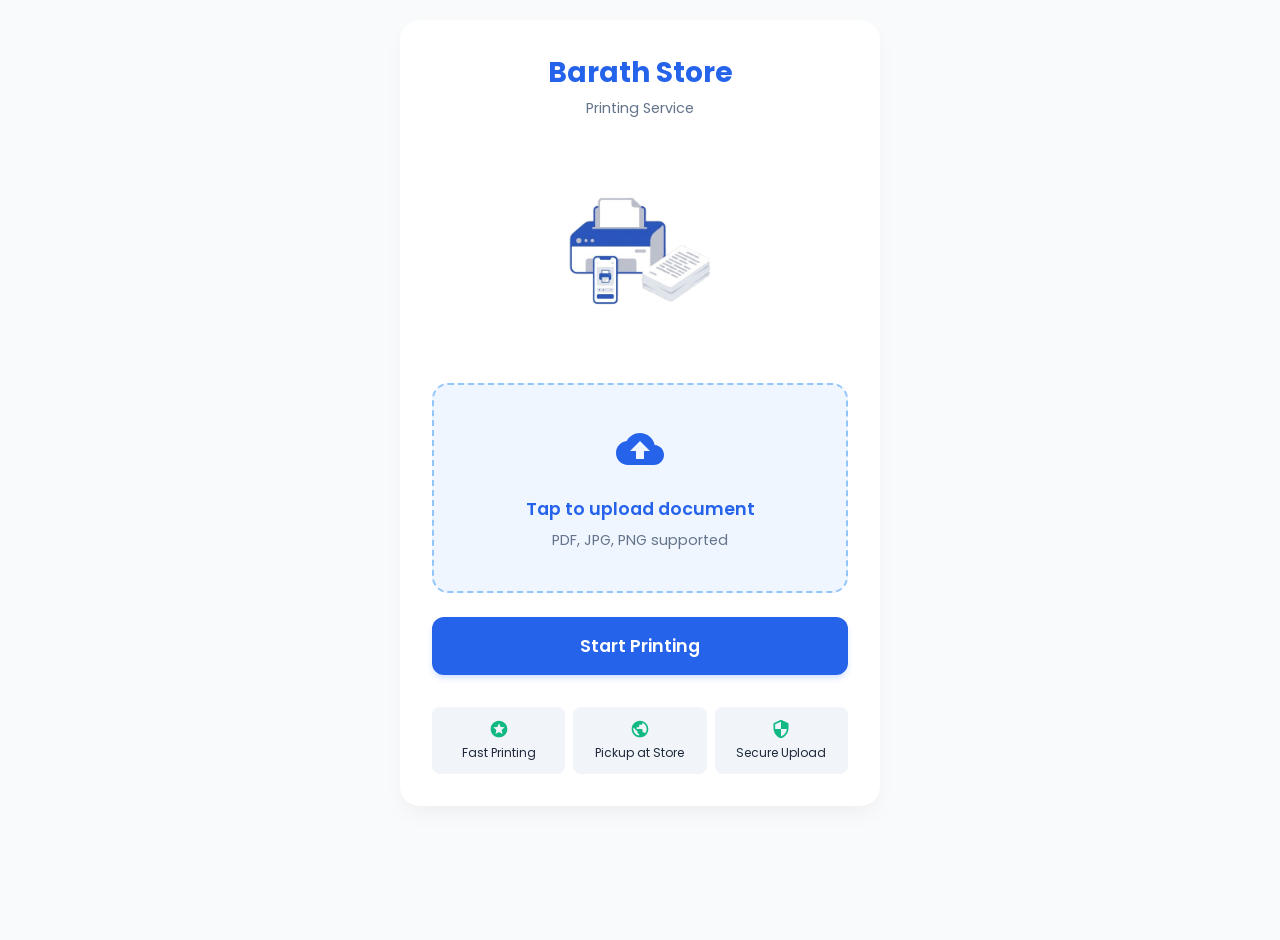
==== phase-2/customer/index.html @ 7197fdb6 "Production ready - Barath Store Print Shop with security fixes" ====
<!DOCTYPE html>
<html lang="en">

<head>
    <meta charset="UTF-8">
    <meta name="viewport" content="width=device-width, initial-scale=1.0">
    <title>Barath Store - Printing Service</title>
    <link rel="stylesheet" href="../static/css/style.css">
    <style>
        .hero {
            display: flex;
            justify-content: center;
            margin-bottom: 2rem;
        }

        .hero img {
            max-width: 200px;
            height: auto;
        }

        .upload-area {
            border: 2px dashed #93c5fd;
            /* Soft blue dashed */
            background: #eff6ff;
            border-radius: 16px;
            padding: 2.5rem 1rem;
            text-align: center;
            cursor: pointer;
            transition: all 0.3s ease;
            position: relative;
        }

        .upload-area:hover {
            border-color: var(--primary);
            background: #dbeafe;
        }

        .upload-icon {
            width: 48px;
            height: 48px;
            margin-bottom: 1rem;
            fill: var(--primary);
        }

        .upload-hint {
            color: var(--text-muted);
            font-size: 0.9rem;
            margin-top: 0.5rem;
        }

        /* Trust Badges */
        .trust-grid {
            display: grid;
            grid-template-columns: 1fr 1fr 1fr;
            gap: 0.5rem;
            margin-top: 2rem;
        }

        .trust-item {
            text-align: center;
            font-size: 0.75rem;
            color: var(--text-color);
            background: #f1f5f9;
            padding: 0.75rem 0.25rem;
            border-radius: 8px;
            display: flex;
            flex-direction: column;
            align-items: center;
            justify-content: center;
            gap: 5px;
        }

        .trust-icon {
            width: 20px;
            height: 20px;
            fill: var(--accent);
        }
    </style>
</head>

<body>
    <div class="container">
        <div class="card">
            <h1 >Barath Store</h1>
            <div class="subtitle">Printing Service</div>

            <div class="hero">
                <!-- Using the copied hero image -->
                <img src="../static/img/hero.png" alt="Printing Service Illustration">
            </div>

            <form onsubmit="handleUpload(event)">
                <div class="form-group">
                    <div class="upload-area" onclick="document.getElementById('fileInput').click()">
                        <!-- Cloud Upload Icon SVG -->
                        <svg class="upload-icon" viewBox="0 0 24 24">
                            <path
                                d="M19.35 10.04C18.67 6.59 15.64 4 12 4 9.11 4 6.6 5.64 5.35 8.04 2.34 8.36 0 10.91 0 14c0 3.31 2.69 6 6 6h13c2.76 0 5-2.24 5-5 0-2.64-2.05-4.78-4.65-4.96zM14 13v4h-4v-4H7l5-5 5 5h-3z" />
                        </svg>
                        <div style="font-weight: 600; font-size: 1.1rem; color: var(--primary)">Tap to upload document
                        </div>
                        <div class="upload-hint">PDF, JPG, PNG supported</div>
                        <input type="file" id="fileInput" accept=".pdf, .jpg, .jpeg, .png" required
                            style="display: none;" onchange="handleFileSelect(this)">
                    </div>
                    <div id="selectedFileName" class="text-center"
                        style="margin-top: 10px; font-weight: 500; display: none;"></div>
                </div>

                <button type="submit">Start Printing</button>

                <div class="progress-container" id="progressContainer">
                    <div class="progress-bar" id="progressBar"></div>
                </div>
                <div class="loading-text" id="loadingText">Uploading... 0%</div>
            </form>

            <div class="trust-grid">
                <div class="trust-item">
                    <svg class="trust-icon" viewBox="0 0 24 24">
                        <path
                            d="M11.99 2C6.47 2 2 6.48 2 12s4.47 10 9.99 10C17.52 22 22 17.52 22 12S17.52 2 11.99 2zm4.24 16L12 15.45 7.77 18l1.12-4.81-3.73-3.23 4.92-.42L12 5l1.92 4.53 4.92.42-3.73 3.23L16.23 18z" />
                    </svg>
                    <span>Fast Printing</span>
                </div>
                <div class="trust-item">
                    <svg class="trust-icon" viewBox="0 0 24 24">
                        <path
                            d="M12 2C6.48 2 2 6.48 2 12s4.48 10 10 10 10-4.48 10-10S17.52 2 12 2zm-1 17.93c-3.95-.49-7-3.85-7-7.93 0-.62.08-1.21.21-1.79L9 15v1c0 1.1.9 2 2 2v1.93zm6.9-2.54c-.26-.81-1-1.39-1.9-1.39h-1v-3c0-.55-.45-1-1-1H8v-2h2c.55 0 1-.45 1-1V7h2c1.1 0 2-.9 2-2v-.41c2.93 1.19 5 4.06 5 7.41 0 2.08-.8 3.97-2.1 5.39z" />
                    </svg>
                    <span>Pickup at Store</span>
                </div>
                <div class="trust-item">
                    <svg class="trust-icon" viewBox="0 0 24 24">
                        <path
                            d="M12 1L3 5v6c0 5.55 3.84 10.74 9 12 5.16-1.26 9-6.45 9-12V5l-9-4zm0 10.99h7c-.53 4.12-3.28 7.79-7 8.94V12H5V6.3l7-3.11v8.8z" />
                    </svg>
                    <span>Secure Upload</span>
                </div>
            </div>
        </div>
    </div>
    <script src="../static/js/main.js"></script>
    <script>
        function handleFileSelect(input) {
            if (input.files && input.files[0]) {
                const name = input.files[0].name;
                const display = document.getElementById('selectedFileName');
                display.textContent = "Selected: " + name;
                display.style.display = 'block';
                display.style.color = '#2563eb';
            }
        }
    </script>
</body>

</html>
---- phase-2/static/css/style.css ----
/* Global Styles */
@import url('https://fonts.googleapis.com/css2?family=Poppins:wght@400;500;600;700&display=swap');

:root {
    --primary: #2563eb;
    /* Royal Blue */
    --primary-dark: #1e40af;
    --accent: #10b981;
    /* Green */
    --bg-color: #f8fafc;
    --card-bg: #ffffff;
    --text-color: #1e293b;
    --text-muted: #64748b;
    --border-color: #e2e8f0;
}

body {
    font-family: 'Poppins', sans-serif;
    background-color: var(--bg-color);
    color: var(--text-color);
    margin: 0;
    padding: 20px;
    display: flex;
    justify-content: center;
    min-height: 100vh;
}

.container {
    width: 100%;
    max-width: 480px;
    /* Mobile focused */
    margin: 0 auto;
}

.card {
    background: var(--card-bg);
    padding: 2rem;
    border-radius: 20px;
    box-shadow: 0 10px 25px -5px rgba(0, 0, 0, 0.05), 0 8px 10px -6px rgba(0, 0, 0, 0.01);
    display: flex;
    flex-direction: column;
}

/* Typography */
h1 {
    font-size: 1.75rem;
    font-weight: 700;
    margin: 0;
    color: var(--primary);
    text-align: center;
}

.subtitle {
    text-align: center;
    color: var(--text-muted);
    font-size: 0.9rem;
    margin-top: 0.25rem;
    margin-bottom: 2rem;
}

h2 {
    font-size: 1.5rem;
    text-align: center;
    color: var(--text-color);
    margin-bottom: 1.5rem;
}

/* Forms & Inputs */
.form-group {
    margin-bottom: 1.5rem;
    position: relative;
}

label {
    display: block;
    margin-bottom: 0.5rem;
    font-weight: 500;
    color: var(--text-color);
    font-size: 0.95rem;
}

input,
select {
    width: 100%;
    padding: 1rem;
    border: 2px solid var(--border-color);
    border-radius: 12px;
    font-size: 1rem;
    font-family: 'Poppins', sans-serif;
    box-sizing: border-box;
    transition: all 0.2s;
    background: #f8fafc;
}

input:focus,
select:focus {
    outline: none;
    border-color: var(--primary);
    background: #fff;
    box-shadow: 0 0 0 4px rgba(37, 99, 235, 0.1);
}

/* Buttons */
button {
    background-color: var(--primary);
    color: white;
    border: none;
    padding: 1rem;
    border-radius: 12px;
    font-size: 1.1rem;
    font-weight: 600;
    cursor: pointer;
    width: 100%;
    transition: transform 0.1s, background-color 0.2s;
    font-family: 'Poppins', sans-serif;
    box-shadow: 0 4px 6px -1px rgba(37, 99, 235, 0.2);
}

button:hover {
    background-color: var(--primary-dark);
    transform: translateY(-1px);
}

button:active {
    transform: translateY(1px);
}

button:disabled {
    background-color: #cbd5e1;
    cursor: not-allowed;
    transform: none;
    box-shadow: none;
}

/* Icons support */
.icon {
    width: 20px;
    height: 20px;
    vertical-align: middle;
}

/* Utilities */
.hidden {
    display: none !important;
}

.text-center {
    text-align: center;
}

/* Progress Bar */
.progress-container {
    width: 100%;
    background-color: #e5e7eb;
    border-radius: 99px;
    height: 8px;
    overflow: hidden;
    margin-top: 1.5rem;
    display: none;
}

.progress-bar {
    height: 100%;
    background-color: var(--primary);
    width: 0%;
    transition: width 0.3s ease, background-color 0.3s ease;
    border-radius: 99px;
}

.loading-text {
    text-align: center;
    font-size: 0.85rem;
    color: var(--primary);
    font-weight: 500;
    margin-top: 0.5rem;
    display: none;
}

/* Option Cards (Payment & General) */
.option-card {
    /* Base styles - structural properties from user inline will stick */
    cursor: pointer;
    transition: all 0.2s ease;
}

.option-card:hover {
    background-color: #f1f5f9;
}

.option-card.active {
    background-color: var(--primary) !important;
    /* Force Blue Background */
    color: white !important;
    border-color: var(--primary) !important;
    /* Force Blue Border */
    transform: translateY(-2px);
    box-shadow: 0 4px 12px rgba(37, 99, 235, 0.3);
}

.option-card.active .opt-title {
    color: white !important;
    font-weight: 600;
}

.option-card.active .icon {
    fill: white !important;
    /* Make icon white on blue bg */
}

/* Ensure title spacing */
.opt-title {
    margin-top: 5px;
    font-weight: 500;
}
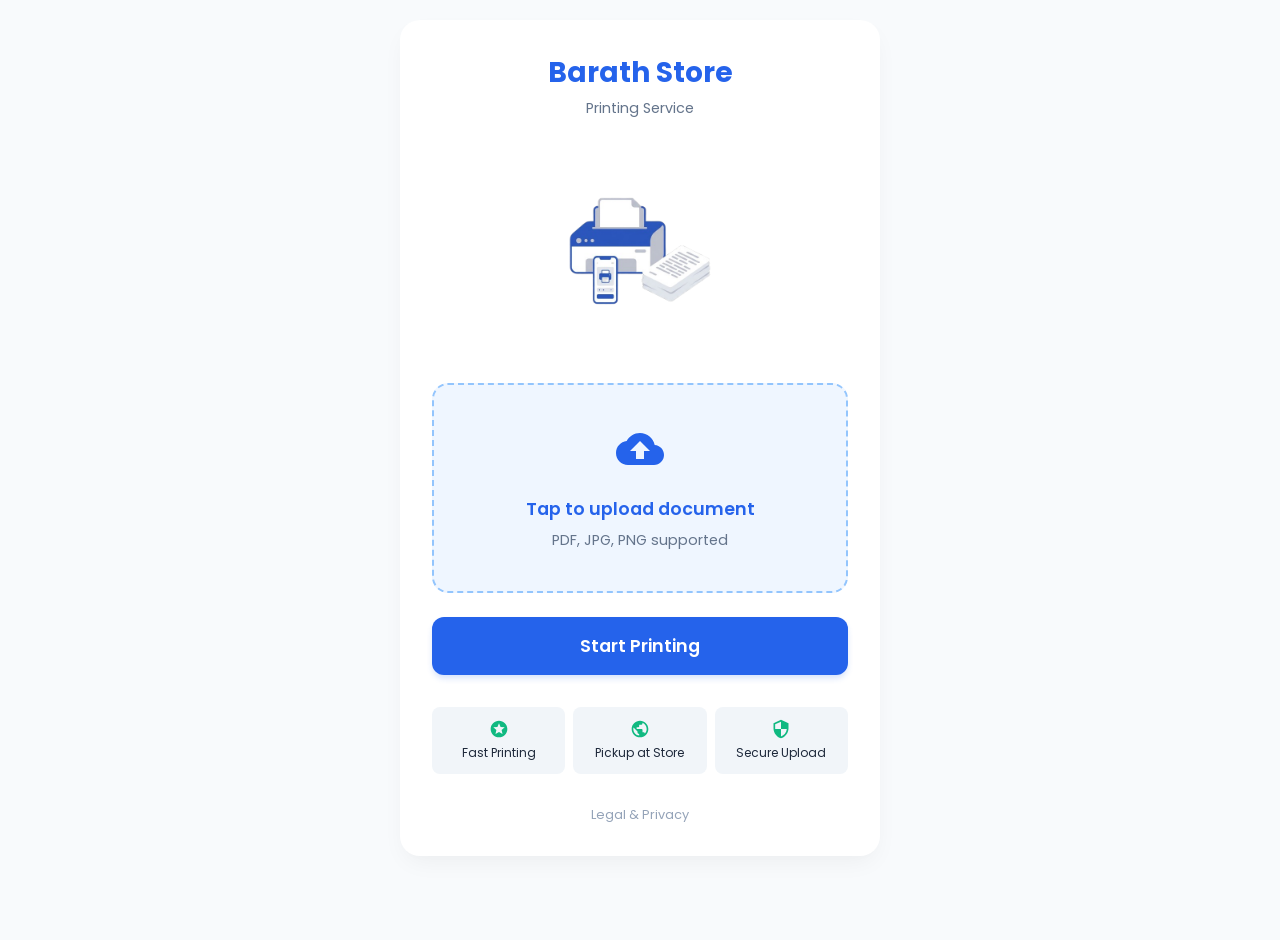
==== commit 326381bf: "Finalize Phase 2: Security hardening, Admin Logs, File Lifecycle" ====
--- a/phase-2/customer/index.html
+++ b/phase-2/customer/index.html
@@ -81,7 +81,7 @@
 <body>
     <div class="container">
         <div class="card">
-            <h1 >Barath Store</h1>
+            <h1>Barath Store</h1>
             <div class="subtitle">Printing Service</div>
 
             <div class="hero">
@@ -138,6 +138,9 @@
                     <span>Secure Upload</span>
                 </div>
             </div>
+            <div style="text-align: center; margin-top: 2rem; font-size: 0.8rem;">
+                <a href="legal.html" style="color: #94a3b8; text-decoration: none;">Legal & Privacy</a>
+            </div>
         </div>
     </div>
     <script src="../static/js/main.js"></script>
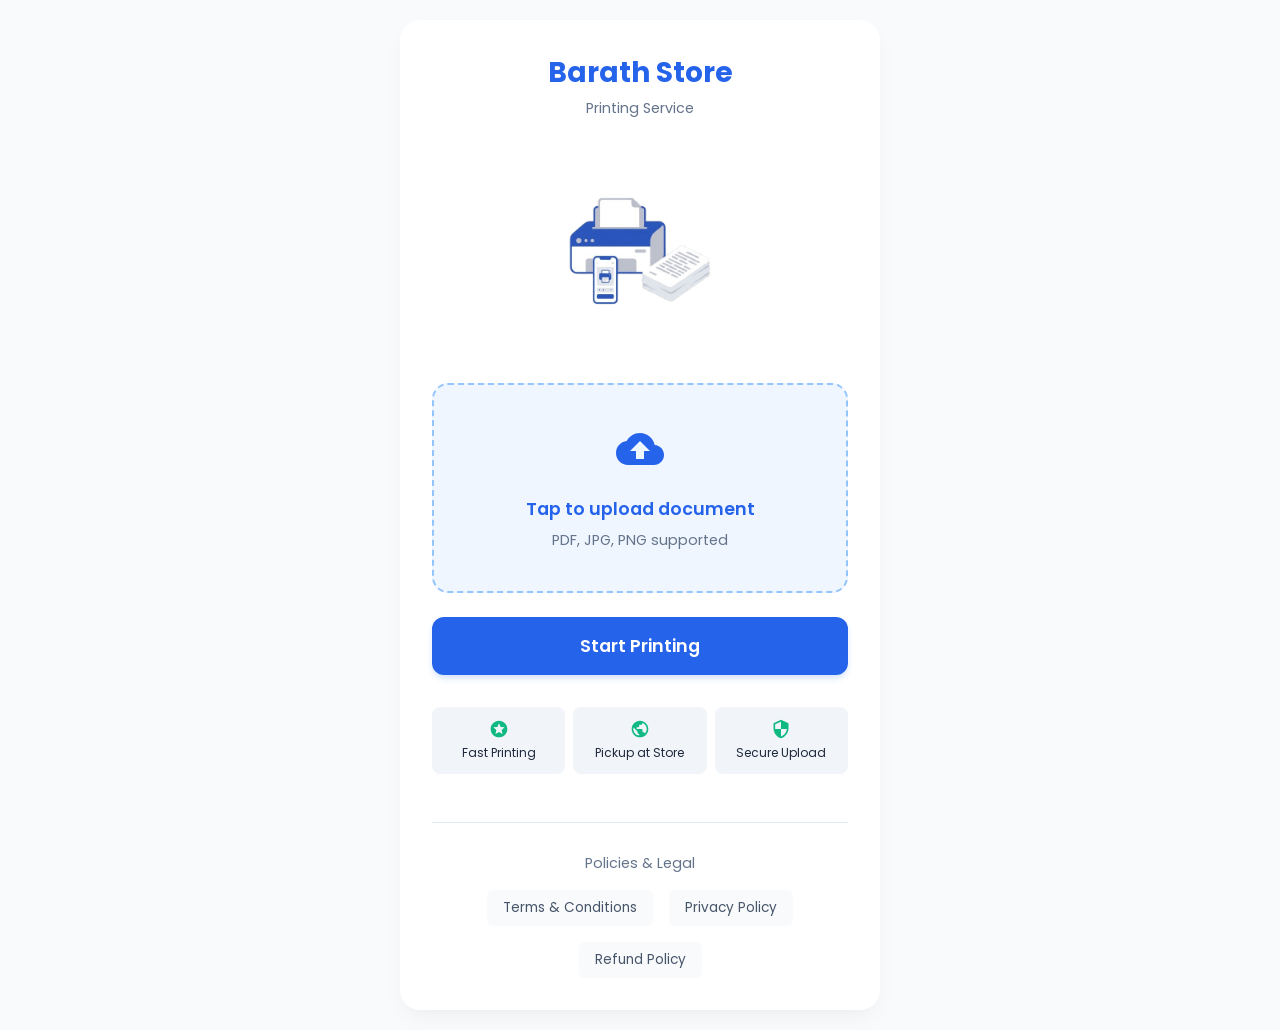
==== commit b6c670f9: "Restore Phase-2 customer files for production deployment" ====
--- a/phase-2/customer/index.html
+++ b/phase-2/customer/index.html
@@ -138,8 +138,19 @@
                     <span>Secure Upload</span>
                 </div>
             </div>
-            <div style="text-align: center; margin-top: 2rem; font-size: 0.8rem;">
-                <a href="legal.html" style="color: #94a3b8; text-decoration: none;">Legal & Privacy</a>
+            <div style="margin-top: 3rem; padding-top: 1rem; border-top: 1px solid #e2e8f0; text-align: center;">
+                <p style="color: #64748b; font-size: 0.9rem; margin-bottom: 1rem;">Policies & Legal</p>
+                <div style="display: flex; justify-content: center; gap: 1rem; flex-wrap: wrap;">
+                    <a href="terms.html"
+                        style="color: #475569; text-decoration: none; font-size: 0.85rem; padding: 0.5rem 1rem; background: #f8fafc; border-radius: 6px; transition: all 0.2s;">Terms
+                        & Conditions</a>
+                    <a href="privacy.html"
+                        style="color: #475569; text-decoration: none; font-size: 0.85rem; padding: 0.5rem 1rem; background: #f8fafc; border-radius: 6px; transition: all 0.2s;">Privacy
+                        Policy</a>
+                    <a href="refund.html"
+                        style="color: #475569; text-decoration: none; font-size: 0.85rem; padding: 0.5rem 1rem; background: #f8fafc; border-radius: 6px; transition: all 0.2s;">Refund
+                        Policy</a>
+                </div>
             </div>
         </div>
     </div>
